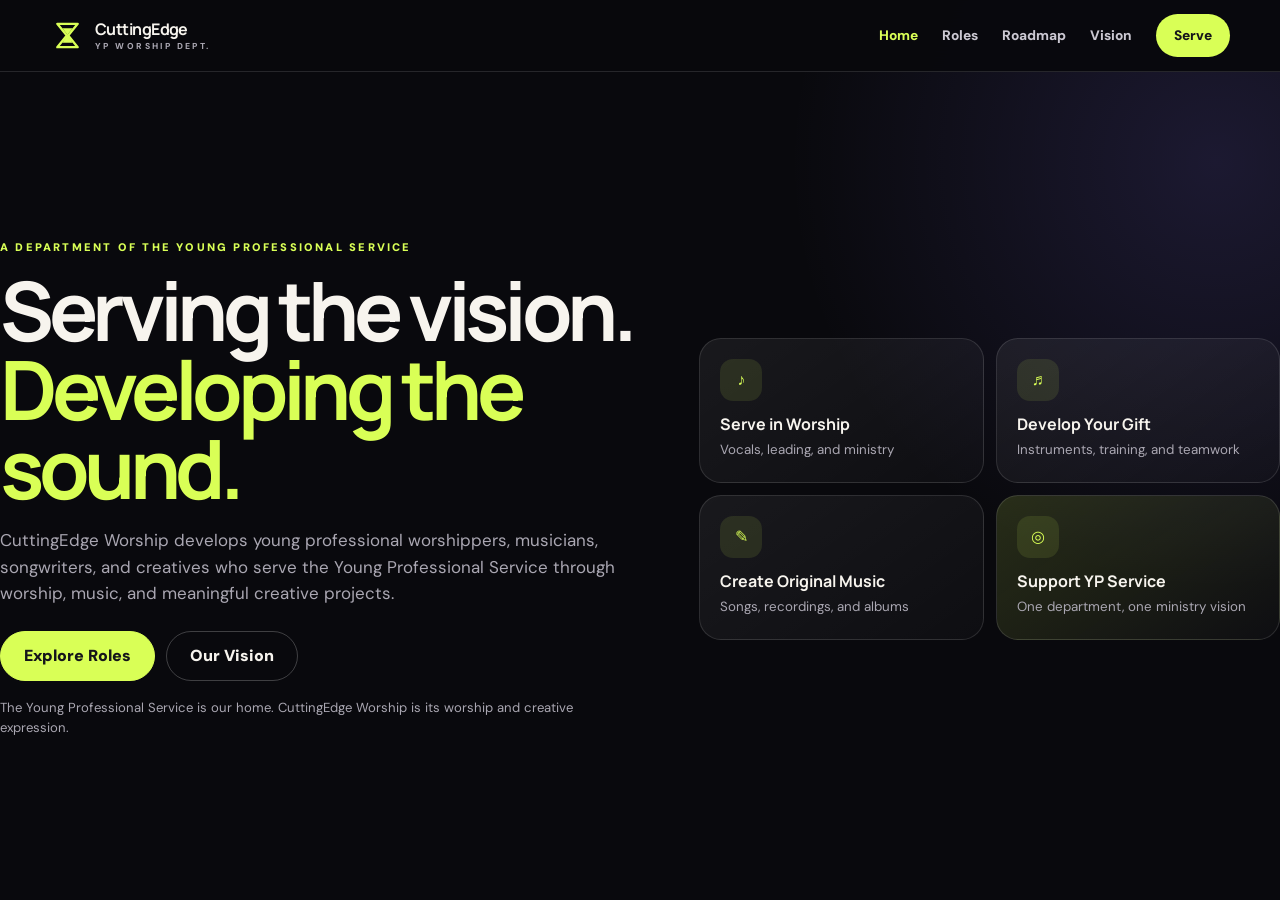
==== index.html @ 75a3f5f1 "Recontextualize home as YP Service worship department" ====
<!DOCTYPE html>
<html lang="en">
<head>
  <meta charset="UTF-8" />
  <meta name="viewport" content="width=device-width, initial-scale=1, viewport-fit=cover" />
  <meta name="description" content="CuttingEdge Worship is the worship and creative music department of the Young Professional Service." />
  <meta name="theme-color" content="#09090d" />
  <title>CuttingEdge Worship | YP Worship Department</title>
  <link rel="icon" href="favicon.svg" type="image/svg+xml" />
  <link rel="preconnect" href="https://fonts.googleapis.com" />
  <link rel="preconnect" href="https://fonts.gstatic.com" crossorigin />
  <link href="https://fonts.googleapis.com/css2?family=DM+Sans:wght@400;500;600;700&family=Manrope:wght@600;700;800&display=swap" rel="stylesheet" />
  <link rel="stylesheet" href="styles.css" />
</head>
<body>
  <a class="skip-link" href="#main-content">Skip to content</a>

  <header class="site-header">
    <nav class="top-nav shell" aria-label="Main navigation">
      <a class="brand" href="index.html" aria-label="CuttingEdge Worship home">
        <svg class="brand-mark" viewBox="0 0 48 48" aria-hidden="true"><path d="M10 8h28L25 24l13 16H10l13-16L10 8Z" fill="none" stroke="currentColor" stroke-width="3.2" stroke-linejoin="round"/><path d="M17 14h14L24 23l7 11H17l7-11-7-9Z" fill="currentColor"/></svg>
        <span><strong>CuttingEdge</strong><small>YP WORSHIP DEPT.</small></span>
      </a>
      <div class="desktop-nav">
        <a class="active" href="index.html">Home</a>
        <a href="explore.html">Roles</a>
        <a href="updates.html">Roadmap</a>
        <a href="community.html">Vision</a>
        <a class="nav-cta" href="join.html">Serve</a>
      </div>
    </nav>
  </header>

  <main class="app-main" id="main-content">
    <section class="app-screen">
      <div class="shell screen-grid">
        <div class="screen-copy">
          <p class="eyebrow">A DEPARTMENT OF THE YOUNG PROFESSIONAL SERVICE</p>
          <h1 class="screen-title">Serving the vision.<br><span>Developing the sound.</span></h1>
          <p class="screen-lead">CuttingEdge Worship develops young professional worshippers, musicians, songwriters, and creatives who serve the Young Professional Service through worship, music, and meaningful creative projects.</p>
          <div class="action-row">
            <a class="primary-button" href="explore.html">Explore Roles</a>
            <a class="secondary-button" href="community.html">Our Vision</a>
          </div>
          <p class="micro-copy">The Young Professional Service is our home. CuttingEdge Worship is its worship and creative expression.</p>
        </div>

        <div class="quick-grid" aria-label="CuttingEdge Worship priorities">
          <a class="quick-card" href="explore.html">
            <span class="quick-icon">♪</span>
            <span><strong>Serve in Worship</strong><small>Vocals, leading, and ministry</small></span>
          </a>
          <a class="quick-card" href="explore.html">
            <span class="quick-icon">♬</span>
            <span><strong>Develop Your Gift</strong><small>Instruments, training, and teamwork</small></span>
          </a>
          <a class="quick-card" href="updates.html">
            <span class="quick-icon">✎</span>
            <span><strong>Create Original Music</strong><small>Songs, recordings, and albums</small></span>
          </a>
          <a class="quick-card accent" href="community.html">
            <span class="quick-icon">◎</span>
            <span><strong>Support YP Service</strong><small>One department, one ministry vision</small></span>
          </a>
        </div>
      </div>
    </section>
  </main>

  <nav class="mobile-bottom-nav" aria-label="Mobile navigation">
    <a class="active" href="index.html"><span class="nav-icon">⌂</span><small>Home</small></a>
    <a href="explore.html"><span class="nav-icon">✦</span><small>Roles</small></a>
    <a href="updates.html"><span class="nav-icon">◷</span><small>Roadmap</small></a>
    <a href="community.html"><span class="nav-icon">◎</span><small>Vision</small></a>
    <a href="join.html"><span class="nav-icon">＋</span><small>Serve</small></a>
  </nav>

  <script src="script.js"></script>
</body>
</html>
---- styles.css ----
:root {
  --bg: #09090d;
  --panel: #171720;
  --panel-soft: #20202b;
  --text: #f7f4ee;
  --muted: #aaa7b2;
  --line: rgba(255,255,255,.12);
  --accent: #d9ff56;
  --purple: #8875ff;
  --ink: #15151a;
  --max: 1180px;
  --header-h: 72px;
  --bottom-h: 76px;
}

* { box-sizing: border-box; }
html, body { margin: 0; min-height: 100%; }
html { background: var(--bg); }
body {
  color: var(--text);
  background:
    radial-gradient(circle at 95% 18%, rgba(136,117,255,.15), transparent 30%),
    var(--bg);
  font-family: "DM Sans", sans-serif;
  line-height: 1.55;
  overflow-x: hidden;
}
a { color: inherit; text-decoration: none; }
button, input, select, textarea { font: inherit; }
button { cursor: pointer; }
svg { display: block; }
h1, h2, h3, p, blockquote { margin-top: 0; }
h1, h2, h3, .brand strong { font-family: "Manrope", sans-serif; }
p { color: var(--muted); }
.shell { width: min(calc(100% - 40px), var(--max)); margin-inline: auto; }

.skip-link {
  position: fixed; top: 8px; left: 8px; z-index: 9999;
  padding: 8px 12px; color: var(--ink); background: var(--accent);
  border-radius: 8px; transform: translateY(-140%);
}
.skip-link:focus { transform: none; }

.site-header {
  position: fixed; inset: 0 0 auto; z-index: 1000;
  height: var(--header-h); background: rgba(9,9,13,.96);
  border-bottom: 1px solid var(--line); backdrop-filter: blur(18px);
}
.top-nav { display: flex; height: 100%; align-items: center; justify-content: space-between; }
.brand { display: inline-flex; align-items: center; gap: 10px; }
.brand-mark { width: 35px; color: var(--accent); }
.brand span { display: flex; flex-direction: column; line-height: 1; }
.brand strong { font-size: 1rem; letter-spacing: -.035em; }
.brand small { margin-top: 5px; color: var(--muted); font-size: .54rem; font-weight: 800; letter-spacing: .28em; }
.desktop-nav { display: flex; align-items: center; gap: 24px; font-size: .86rem; font-weight: 800; }
.desktop-nav a { color: #cbc8d2; }
.desktop-nav a.active, .desktop-nav a:hover { color: var(--accent); }
.desktop-nav .nav-cta { padding: 11px 18px; color: var(--ink); background: var(--accent); border-radius: 999px; }

.app-main {
  min-height: 100vh;
  padding-top: var(--header-h);
}
.app-screen {
  display: flex;
  min-height: calc(100vh - var(--header-h));
  padding: 42px 0 36px;
  align-items: center;
}
.screen-grid {
  display: grid; width: 100%; grid-template-columns: minmax(0,1fr) minmax(320px,.9fr);
  align-items: center; gap: 54px;
}
.screen-copy { max-width: 720px; }
.eyebrow {
  margin-bottom: 15px; color: var(--accent); font-size: .69rem;
  font-weight: 900; letter-spacing: .2em;
}
.screen-title {
  margin-bottom: 20px; font-size: clamp(3.1rem,6.4vw,6.1rem);
  line-height: .96; letter-spacing: -.065em;
}
.screen-title span { color: var(--accent); }
.screen-lead { max-width: 650px; margin-bottom: 25px; font-size: 1.06rem; }
.action-row { display: flex; gap: 11px; flex-wrap: wrap; }
.primary-button, .secondary-button {
  display: inline-flex; min-height: 50px; padding: 0 23px;
  align-items: center; justify-content: center; border-radius: 999px; font-weight: 900;
}
.primary-button { color: var(--ink); background: var(--accent); border: 1px solid var(--accent); }
.secondary-button { color: var(--text); background: transparent; border: 1px solid rgba(255,255,255,.22); }
.micro-copy { margin: 17px 0 0; font-size: .82rem; }

.quick-grid { display: grid; grid-template-columns: repeat(2,1fr); gap: 12px; }
.quick-card {
  display: flex; min-height: 145px; padding: 20px; flex-direction: column; justify-content: space-between;
  background: linear-gradient(145deg, rgba(255,255,255,.065), rgba(255,255,255,.025));
  border: 1px solid var(--line); border-radius: 22px;
}
.quick-card.accent { background: linear-gradient(145deg, rgba(217,255,86,.15), rgba(255,255,255,.025)); }
.quick-icon { display: grid; width: 42px; height: 42px; place-items: center; color: var(--accent); background: rgba(217,255,86,.1); border-radius: 13px; }
.quick-card strong { display: block; font-family: "Manrope",sans-serif; }
.quick-card small { color: var(--muted); }

.screen-header { margin-bottom: 24px; }
.screen-header h1 { margin-bottom: 10px; font-size: clamp(2.7rem,5.5vw,4.8rem); line-height: .98; letter-spacing: -.06em; }
.screen-header h1 span { color: var(--accent); }
.screen-header p { max-width: 650px; margin-bottom: 0; }

.horizontal-rail {
  display: grid; grid-auto-flow: column; grid-auto-columns: minmax(275px, 32vw);
  gap: 14px; padding-bottom: 6px; overflow-x: auto; scroll-snap-type: x mandatory;
  scrollbar-width: none;
}
.horizontal-rail::-webkit-scrollbar { display: none; }
.rail-card {
  position: relative; display: flex; min-height: 330px; padding: 25px;
  flex-direction: column; justify-content: space-between;
  background: var(--panel); border: 1px solid var(--line); border-radius: 25px;
  scroll-snap-align: start; overflow: hidden;
}
.rail-card::before {
  position: absolute; top: -60px; right: -60px; width: 170px; height: 170px;
  content: ""; background: var(--purple); border-radius: 50%; filter: blur(62px); opacity: .2;
}
.rail-card.accent::before { background: var(--accent); }
.card-top { display: flex; align-items: center; justify-content: space-between; }
.card-symbol { display: grid; width: 50px; height: 50px; place-items: center; color: var(--accent); background: rgba(217,255,86,.1); border-radius: 15px; font-size: 1.3rem; }
.card-index { color: #6c6974; font-size: .7rem; font-weight: 900; }
.rail-card h2 { margin-bottom: 10px; font-size: 1.55rem; line-height: 1.1; }
.rail-card p { margin-bottom: 0; font-size: .9rem; }
.card-link { color: var(--accent); font-size: .8rem; font-weight: 900; }
.swipe-note { display: none; margin: 0 0 10px; color: var(--muted); font-size: .72rem; }

.update-layout { display: grid; grid-template-columns: 1.15fr .85fr; gap: 16px; }
.feature-card {
  display: grid; min-height: 390px; padding: 18px; grid-template-columns: .78fr 1.22fr;
  gap: 24px; background: var(--panel); border: 1px solid var(--line); border-radius: 27px;
}
.feature-art {
  display: flex; padding: 25px; flex-direction: column; justify-content: space-between;
  color: var(--ink); background: linear-gradient(150deg, var(--accent), #a8bd2b); border-radius: 20px;
}
.feature-art small { font-weight: 900; letter-spacing: .18em; }
.feature-art strong { font-family: "Manrope",sans-serif; font-size: 2.5rem; line-height: .94; letter-spacing: -.06em; }
.feature-copy { align-self: center; }
.feature-copy h2 { margin-bottom: 10px; font-size: 2rem; line-height: 1.04; }
.feature-copy p { margin-bottom: 18px; }
.status-pill { display: inline-block; margin-bottom: 12px; padding: 6px 10px; background: rgba(255,255,255,.07); border-radius: 999px; color: #ddd9e2; font-size: .68rem; font-weight: 800; }
.mini-stack { display: grid; gap: 12px; }
.mini-card { padding: 21px; background: var(--panel); border: 1px solid var(--line); border-radius: 21px; }
.mini-card span { color: var(--accent); font-size: .67rem; font-weight: 900; letter-spacing: .15em; }
.mini-card h3 { margin: 12px 0 5px; font-size: 1.05rem; }
.mini-card p { margin: 0; font-size: .82rem; }

.community-card { color: var(--ink); background: #f0eee7; }
.community-card p { color: #66636b; }
.community-card.dark { color: var(--text); background: var(--panel); }
.community-card.dark p { color: var(--muted); }
.community-label { color: #5e6a20; font-size: .67rem; font-weight: 900; letter-spacing: .15em; }
.community-card.dark .community-label { color: var(--accent); }
.quote { font-family: "Manrope",sans-serif; font-size: 1.35rem; line-height: 1.35; letter-spacing: -.03em; }

.join-layout { display: grid; width: 100%; grid-template-columns: .8fr 1.2fr; gap: 24px; align-items: center; }
.join-note { padding: 27px; background: linear-gradient(145deg, rgba(217,255,86,.12), rgba(136,117,255,.12)), var(--panel); border: 1px solid var(--line); border-radius: 25px; }
.join-note h2 { margin-bottom: 12px; font-size: 2rem; }
.join-steps { margin: 22px 0 0; padding: 0; list-style: none; }
.join-steps li { display: grid; padding: 13px 0; grid-template-columns: 35px 1fr; border-top: 1px solid var(--line); }
.join-steps span { color: var(--accent); font-size: .68rem; font-weight: 900; }
.join-steps strong { font-size: .9rem; }
.compact-form { padding: 25px; background: var(--panel); border: 1px solid var(--line); border-radius: 25px; }
.form-row { margin-bottom: 13px; }
.form-row label { display: block; margin-bottom: 6px; font-size: .78rem; font-weight: 800; }
.form-row input, .form-row select, .form-row textarea {
  width: 100%; padding: 12px 13px; color: var(--text); background: rgba(0,0,0,.22);
  border: 1px solid rgba(255,255,255,.14); border-radius: 12px; outline: none;
}
.form-row textarea { min-height: 85px; resize: none; }
.form-row input:focus, .form-row select:focus, .form-row textarea:focus { border-color: var(--accent); }
.form-row select option { color: var(--ink); }
.form-footnote { margin: 10px 0 0; text-align: center; font-size: .68rem; }

.message-sheet {
  position: fixed; right: 20px; bottom: 24px; left: 20px; z-index: 3000;
  max-width: 560px; margin-inline: auto; padding: 22px; background: #171720;
  border: 1px solid rgba(217,255,86,.3); border-radius: 24px; box-shadow: 0 24px 70px rgba(0,0,0,.55);
}
.message-sheet[hidden] { display: none; }
.sheet-head { display: flex; margin-bottom: 12px; justify-content: space-between; gap: 12px; }
.sheet-head strong { font-family: "Manrope",sans-serif; }
.sheet-close { color: var(--muted); background: transparent; border: 0; font-size: 1.2rem; }
.message-sheet textarea { width: 100%; min-height: 150px; padding: 12px; color: var(--text); background: #0f0f15; border: 1px solid var(--line); border-radius: 12px; resize: none; }

.mobile-bottom-nav { display: none; }

@media (max-width: 1024px) {
  html, body { height: 100%; overflow: hidden; }
  body { padding-bottom: 0; }
  .desktop-nav { display: none; }
  .app-main {
    height: 100svh; min-height: 0; padding-top: var(--header-h);
    padding-bottom: calc(var(--bottom-h) + env(safe-area-inset-bottom)); overflow: hidden;
  }
  .app-screen {
    height: calc(100svh - var(--header-h) - var(--bottom-h) - env(safe-area-inset-bottom));
    min-height: 0; padding: 24px 0 18px; align-items: stretch; overflow: hidden;
  }
  .app-screen > .shell { display: flex; min-height: 0; flex-direction: column; }
  .screen-grid { display: flex; min-height: 0; flex: 1; flex-direction: column; gap: 18px; }
  .screen-copy { max-width: none; }
  .eyebrow { margin-bottom: 11px; }
  .screen-title { margin-bottom: 15px; font-size: clamp(2.85rem,13vw,4.5rem); }
  .screen-lead { margin-bottom: 18px; font-size: .96rem; }
  .action-row { display: grid; grid-template-columns: 1fr 1fr; }
  .primary-button, .secondary-button { min-height: 48px; padding: 0 13px; }
  .micro-copy { display: none; }
  .quick-grid { margin-top: auto; gap: 9px; }
  .quick-card { min-height: 92px; padding: 13px; }
  .quick-icon { width: 34px; height: 34px; border-radius: 10px; }
  .quick-card small { font-size: .68rem; }

  .screen-header { margin-bottom: 16px; flex: 0 0 auto; }
  .screen-header h1 { margin-bottom: 7px; font-size: clamp(2.35rem,10vw,3.45rem); }
  .screen-header p { font-size: .88rem; }
  .swipe-note { display: block; }
  .horizontal-rail {
    min-height: 0; flex: 1; grid-auto-columns: 82%; gap: 11px; padding-right: 14px;
  }
  .rail-card { min-height: 0; height: 100%; padding: 20px; border-radius: 22px; }
  .rail-card h2 { font-size: 1.4rem; }
  .rail-card p { font-size: .83rem; }

  .update-layout { display: flex; min-height: 0; flex: 1; flex-direction: column; gap: 10px; overflow: hidden; }
  .feature-card { min-height: 0; flex: 1.2; padding: 12px; grid-template-columns: .75fr 1.25fr; gap: 14px; border-radius: 22px; }
  .feature-art { padding: 17px; border-radius: 16px; }
  .feature-art strong { font-size: 1.55rem; }
  .feature-copy h2 { font-size: 1.35rem; }
  .feature-copy p { margin-bottom: 10px; font-size: .78rem; }
  .mini-stack { min-height: 0; flex: .8; grid-template-columns: repeat(3,1fr); gap: 8px; }
  .mini-card { min-height: 0; padding: 13px; overflow: hidden; }
  .mini-card h3 { margin: 7px 0 3px; font-size: .86rem; }
  .mini-card p { font-size: .68rem; }

  .join-layout { display: flex; min-height: 0; flex: 1; flex-direction: column; gap: 10px; }
  .join-note { display: none; }
  .compact-form { display: flex; min-height: 0; flex: 1; padding: 18px; flex-direction: column; justify-content: center; }
  .form-row { margin-bottom: 10px; }
  .form-row input, .form-row select, .form-row textarea { padding: 11px 12px; }
  .form-row textarea { min-height: 76px; }

  .mobile-bottom-nav {
    position: fixed; right: 0; bottom: 0; left: 0; z-index: 2000;
    display: grid; height: calc(var(--bottom-h) + env(safe-area-inset-bottom));
    padding: 7px 7px env(safe-area-inset-bottom); grid-template-columns: repeat(5,minmax(0,1fr));
    background: #09090d; border-top: 1px solid var(--line); box-shadow: 0 -12px 28px rgba(0,0,0,.48);
  }
  .mobile-bottom-nav a { display: flex; min-width: 0; align-items: center; justify-content: center; flex-direction: column; gap: 3px; color: #777480; }
  .nav-icon { display: grid; width: 32px; height: 32px; place-items: center; border-radius: 50%; font-size: 1.05rem; }
  .mobile-bottom-nav small { font-size: .59rem; font-weight: 800; }
  .mobile-bottom-nav a.active { color: var(--accent); }
  .mobile-bottom-nav a.active .nav-icon { color: var(--ink); background: var(--accent); }

  .message-sheet { bottom: calc(var(--bottom-h) + 12px + env(safe-area-inset-bottom)); }
}

@media (max-width: 430px) {
  .shell { width: calc(100% - 28px); }
  .screen-title { font-size: clamp(2.65rem,12.8vw,3.45rem); }
  .quick-card { min-height: 88px; }
  .horizontal-rail { grid-auto-columns: 86%; }
  .feature-card { grid-template-columns: .72fr 1.28fr; }
  .feature-art strong { font-size: 1.35rem; }
  .feature-copy h2 { font-size: 1.18rem; }
}

@media (max-height: 700px) and (max-width: 1024px) {
  .app-screen { padding-top: 16px; }
  .screen-title { font-size: 2.7rem; }
  .screen-lead { font-size: .86rem; }
  .quick-card { min-height: 76px; }
  .quick-card small { display: none; }
  .screen-header h1 { font-size: 2.2rem; }
  .rail-card { padding: 16px; }
  .card-symbol { width: 42px; height: 42px; }
}
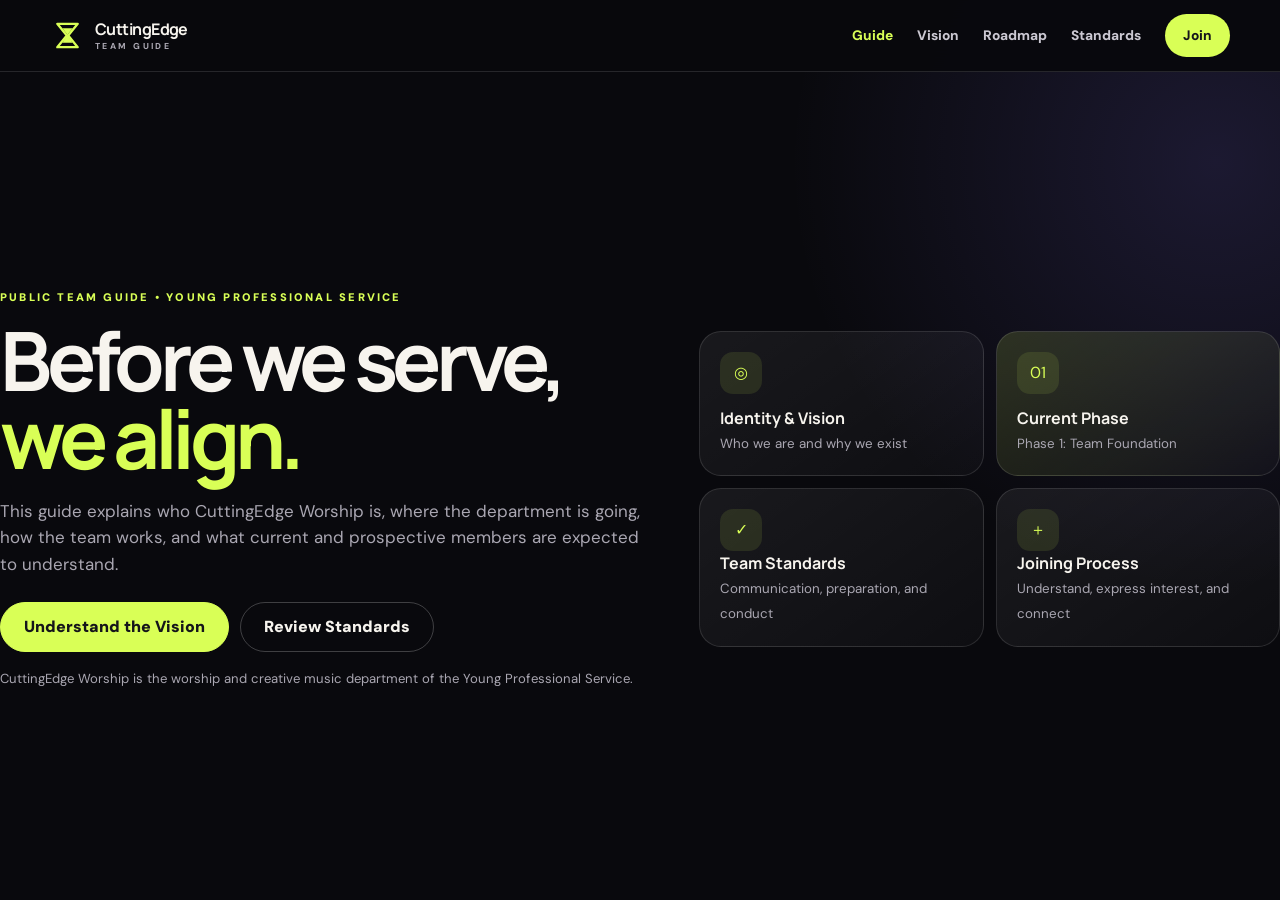
==== commit 3c008e11: "Turn home into public CuttingEdge team guide" ====
--- a/index.html
+++ b/index.html
@@ -3,9 +3,9 @@
 <head>
   <meta charset="UTF-8" />
   <meta name="viewport" content="width=device-width, initial-scale=1, viewport-fit=cover" />
-  <meta name="description" content="CuttingEdge Worship is the worship and creative music department of the Young Professional Service." />
+  <meta name="description" content="The public team guide for CuttingEdge Worship, the worship and creative music department of the Young Professional Service." />
   <meta name="theme-color" content="#09090d" />
-  <title>CuttingEdge Worship | YP Worship Department</title>
+  <title>Team Guide | CuttingEdge Worship</title>
   <link rel="icon" href="favicon.svg" type="image/svg+xml" />
   <link rel="preconnect" href="https://fonts.googleapis.com" />
   <link rel="preconnect" href="https://fonts.gstatic.com" crossorigin />
@@ -17,16 +17,16 @@
 
   <header class="site-header">
     <nav class="top-nav shell" aria-label="Main navigation">
-      <a class="brand" href="index.html" aria-label="CuttingEdge Worship home">
+      <a class="brand" href="index.html" aria-label="CuttingEdge Worship guide home">
         <svg class="brand-mark" viewBox="0 0 48 48" aria-hidden="true"><path d="M10 8h28L25 24l13 16H10l13-16L10 8Z" fill="none" stroke="currentColor" stroke-width="3.2" stroke-linejoin="round"/><path d="M17 14h14L24 23l7 11H17l7-11-7-9Z" fill="currentColor"/></svg>
-        <span><strong>CuttingEdge</strong><small>YP WORSHIP DEPT.</small></span>
+        <span><strong>CuttingEdge</strong><small>TEAM GUIDE</small></span>
       </a>
       <div class="desktop-nav">
-        <a class="active" href="index.html">Home</a>
-        <a href="explore.html">Roles</a>
+        <a class="active" href="index.html">Guide</a>
+        <a href="community.html">Vision</a>
         <a href="updates.html">Roadmap</a>
-        <a href="community.html">Vision</a>
-        <a class="nav-cta" href="join.html">Serve</a>
+        <a href="explore.html">Standards</a>
+        <a class="nav-cta" href="join.html">Join</a>
       </div>
     </nav>
   </header>
@@ -35,32 +35,32 @@
     <section class="app-screen">
       <div class="shell screen-grid">
         <div class="screen-copy">
-          <p class="eyebrow">A DEPARTMENT OF THE YOUNG PROFESSIONAL SERVICE</p>
-          <h1 class="screen-title">Serving the vision.<br><span>Developing the sound.</span></h1>
-          <p class="screen-lead">CuttingEdge Worship develops young professional worshippers, musicians, songwriters, and creatives who serve the Young Professional Service through worship, music, and meaningful creative projects.</p>
+          <p class="eyebrow">PUBLIC TEAM GUIDE • YOUNG PROFESSIONAL SERVICE</p>
+          <h1 class="screen-title">Before we serve,<br><span>we align.</span></h1>
+          <p class="screen-lead">This guide explains who CuttingEdge Worship is, where the department is going, how the team works, and what current and prospective members are expected to understand.</p>
           <div class="action-row">
-            <a class="primary-button" href="explore.html">Explore Roles</a>
-            <a class="secondary-button" href="community.html">Our Vision</a>
+            <a class="primary-button" href="community.html">Understand the Vision</a>
+            <a class="secondary-button" href="explore.html">Review Standards</a>
           </div>
-          <p class="micro-copy">The Young Professional Service is our home. CuttingEdge Worship is its worship and creative expression.</p>
+          <p class="micro-copy">CuttingEdge Worship is the worship and creative music department of the Young Professional Service.</p>
         </div>
 
-        <div class="quick-grid" aria-label="CuttingEdge Worship priorities">
-          <a class="quick-card" href="explore.html">
-            <span class="quick-icon">♪</span>
-            <span><strong>Serve in Worship</strong><small>Vocals, leading, and ministry</small></span>
+        <div class="quick-grid" aria-label="Team guide sections">
+          <a class="quick-card" href="community.html">
+            <span class="quick-icon">◎</span>
+            <span><strong>Identity & Vision</strong><small>Who we are and why we exist</small></span>
+          </a>
+          <a class="quick-card accent" href="updates.html">
+            <span class="quick-icon">01</span>
+            <span><strong>Current Phase</strong><small>Phase 1: Team Foundation</small></span>
           </a>
           <a class="quick-card" href="explore.html">
-            <span class="quick-icon">♬</span>
-            <span><strong>Develop Your Gift</strong><small>Instruments, training, and teamwork</small></span>
+            <span class="quick-icon">✓</span>
+            <span><strong>Team Standards</strong><small>Communication, preparation, and conduct</small></span>
           </a>
-          <a class="quick-card" href="updates.html">
-            <span class="quick-icon">✎</span>
-            <span><strong>Create Original Music</strong><small>Songs, recordings, and albums</small></span>
-          </a>
-          <a class="quick-card accent" href="community.html">
-            <span class="quick-icon">◎</span>
-            <span><strong>Support YP Service</strong><small>One department, one ministry vision</small></span>
+          <a class="quick-card" href="join.html">
+            <span class="quick-icon">＋</span>
+            <span><strong>Joining Process</strong><small>Understand, express interest, and connect</small></span>
           </a>
         </div>
       </div>
@@ -68,11 +68,11 @@
   </main>
 
   <nav class="mobile-bottom-nav" aria-label="Mobile navigation">
-    <a class="active" href="index.html"><span class="nav-icon">⌂</span><small>Home</small></a>
-    <a href="explore.html"><span class="nav-icon">✦</span><small>Roles</small></a>
+    <a class="active" href="index.html"><span class="nav-icon">⌂</span><small>Guide</small></a>
+    <a href="community.html"><span class="nav-icon">◎</span><small>Vision</small></a>
     <a href="updates.html"><span class="nav-icon">◷</span><small>Roadmap</small></a>
-    <a href="community.html"><span class="nav-icon">◎</span><small>Vision</small></a>
-    <a href="join.html"><span class="nav-icon">＋</span><small>Serve</small></a>
+    <a href="explore.html"><span class="nav-icon">✓</span><small>Standards</small></a>
+    <a href="join.html"><span class="nav-icon">＋</span><small>Join</small></a>
   </nav>
 
   <script src="script.js"></script>
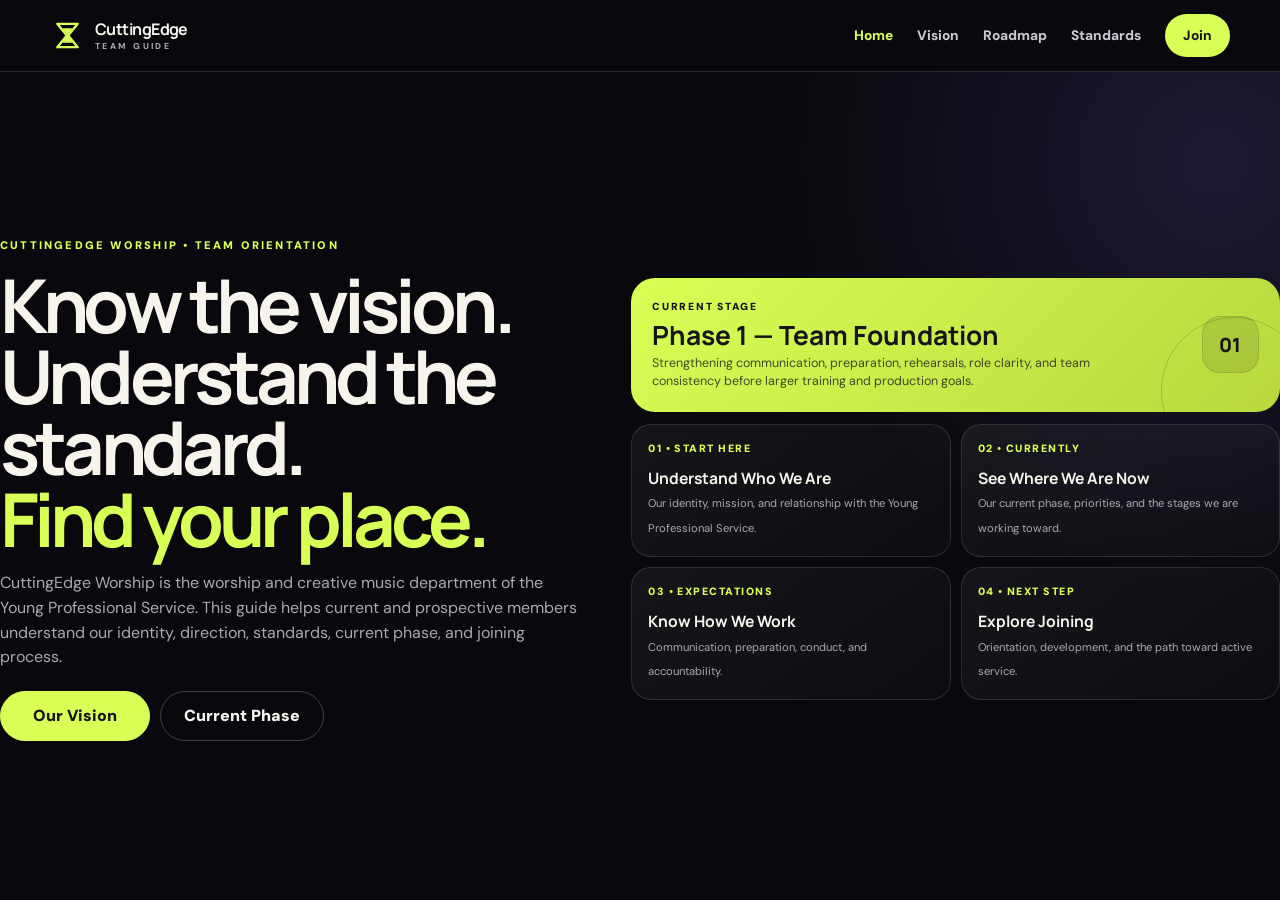
==== commit 7da3d01d: "Refine home into an orientation dashboard" ====
--- a/index.html
+++ b/index.html
@@ -5,24 +5,29 @@
   <meta name="viewport" content="width=device-width, initial-scale=1, viewport-fit=cover" />
   <meta name="description" content="The public team guide for CuttingEdge Worship, the worship and creative music department of the Young Professional Service." />
   <meta name="theme-color" content="#09090d" />
-  <title>Team Guide | CuttingEdge Worship</title>
+  <title>Home | CuttingEdge Worship Team Guide</title>
   <link rel="icon" href="favicon.svg" type="image/svg+xml" />
   <link rel="preconnect" href="https://fonts.googleapis.com" />
   <link rel="preconnect" href="https://fonts.gstatic.com" crossorigin />
   <link href="https://fonts.googleapis.com/css2?family=DM+Sans:wght@400;500;600;700&family=Manrope:wght@600;700;800&display=swap" rel="stylesheet" />
-  <link rel="stylesheet" href="styles.css" />
+  <link rel="stylesheet" href="styles.css?v=team-guide-v3" />
+  <style>
+    .home-guide-layout{display:grid;width:100%;grid-template-columns:minmax(0,.95fr) minmax(360px,1.05fr);align-items:center;gap:44px}.home-guide-copy{max-width:690px}.home-guide-title{margin-bottom:17px;font-size:clamp(3rem,5.8vw,5.45rem);line-height:.96;letter-spacing:-.065em}.home-guide-title span{color:var(--accent)}.home-guide-intro{max-width:635px;margin-bottom:21px;font-size:1rem}.home-guide-actions{display:flex;gap:10px;flex-wrap:wrap}.home-guide-actions a{min-width:150px}.home-dashboard{display:flex;min-width:0;flex-direction:column;gap:12px}.stage-banner{position:relative;display:grid;min-height:132px;padding:21px;grid-template-columns:1fr auto;align-items:center;gap:18px;color:var(--ink);background:linear-gradient(135deg,var(--accent),#b8d83d);border-radius:24px;overflow:hidden}.stage-banner:after{position:absolute;right:-28px;bottom:-52px;width:145px;height:145px;content:"";border:1px solid rgba(21,21,26,.17);border-radius:50%}.stage-copy,.stage-number{position:relative;z-index:1}.stage-label{display:block;margin-bottom:7px;font-size:.64rem;font-weight:900;letter-spacing:.17em}.stage-banner h2{margin-bottom:5px;font-size:1.65rem;line-height:1.05}.stage-banner p{max-width:470px;margin:0;color:rgba(21,21,26,.76);font-size:.78rem;line-height:1.45}.stage-number{display:grid;width:57px;height:57px;place-items:center;background:rgba(21,21,26,.1);border:1px solid rgba(21,21,26,.12);border-radius:18px;font-family:"Manrope",sans-serif;font-size:1.22rem;font-weight:900}.orientation-grid{display:grid;grid-template-columns:repeat(2,minmax(0,1fr));gap:10px}.orientation-card{display:flex;min-height:127px;padding:16px;flex-direction:column;justify-content:space-between;background:linear-gradient(145deg,rgba(255,255,255,.055),rgba(255,255,255,.02));border:1px solid var(--line);border-radius:20px}.orientation-number{color:var(--accent);font-size:.66rem;font-weight:900;letter-spacing:.14em}.orientation-card strong{display:block;margin:12px 0 3px;font-family:"Manrope",sans-serif;font-size:.98rem;line-height:1.17}.orientation-card small{color:var(--muted);font-size:.7rem;line-height:1.4}
+    @media(max-width:1024px){.home-guide-screen{padding-top:18px;padding-bottom:14px}.home-guide-layout{display:flex;min-height:0;flex:1;flex-direction:column;align-items:stretch;gap:12px}.home-guide-copy{max-width:none;flex:0 0 auto}.home-guide-copy .eyebrow{margin-bottom:8px}.home-guide-title{margin-bottom:10px;font-size:clamp(2.25rem,10.6vw,3.25rem);line-height:.95}.home-guide-intro{margin-bottom:12px;font-size:.84rem;line-height:1.48}.home-guide-actions{display:grid;grid-template-columns:repeat(2,minmax(0,1fr))}.home-guide-actions a{min-width:0;min-height:44px;padding-inline:11px;font-size:.82rem}.home-dashboard{min-height:0;flex:1;gap:9px}.stage-banner{min-height:86px;padding:13px 14px;border-radius:19px}.stage-label{margin-bottom:3px;font-size:.55rem}.stage-banner h2{margin-bottom:3px;font-size:1.08rem}.stage-banner p{font-size:.64rem;line-height:1.35}.stage-number{width:42px;height:42px;border-radius:13px;font-size:.88rem}.orientation-grid{min-height:0;flex:1;gap:8px}.orientation-card{min-height:0;padding:12px;border-radius:17px}.orientation-number{font-size:.56rem}.orientation-card strong{margin:8px 0 2px;font-size:.82rem}.orientation-card small{font-size:.61rem;line-height:1.32}}
+    @media(max-height:720px) and (max-width:1024px){.home-guide-title{font-size:2.25rem}.home-guide-intro{display:none}.stage-banner{min-height:76px}.orientation-card small{display:none}}
+  </style>
 </head>
 <body>
   <a class="skip-link" href="#main-content">Skip to content</a>
 
   <header class="site-header">
     <nav class="top-nav shell" aria-label="Main navigation">
-      <a class="brand" href="index.html" aria-label="CuttingEdge Worship guide home">
+      <a class="brand" href="index.html" aria-label="CuttingEdge Worship home">
         <svg class="brand-mark" viewBox="0 0 48 48" aria-hidden="true"><path d="M10 8h28L25 24l13 16H10l13-16L10 8Z" fill="none" stroke="currentColor" stroke-width="3.2" stroke-linejoin="round"/><path d="M17 14h14L24 23l7 11H17l7-11-7-9Z" fill="currentColor"/></svg>
         <span><strong>CuttingEdge</strong><small>TEAM GUIDE</small></span>
       </a>
       <div class="desktop-nav">
-        <a class="active" href="index.html">Guide</a>
+        <a class="active" href="index.html">Home</a>
         <a href="community.html">Vision</a>
         <a href="updates.html">Roadmap</a>
         <a href="explore.html">Standards</a>
@@ -32,49 +37,47 @@
   </header>
 
   <main class="app-main" id="main-content">
-    <section class="app-screen">
-      <div class="shell screen-grid">
-        <div class="screen-copy">
-          <p class="eyebrow">PUBLIC TEAM GUIDE • YOUNG PROFESSIONAL SERVICE</p>
-          <h1 class="screen-title">Before we serve,<br><span>we align.</span></h1>
-          <p class="screen-lead">This guide explains who CuttingEdge Worship is, where the department is going, how the team works, and what current and prospective members are expected to understand.</p>
-          <div class="action-row">
-            <a class="primary-button" href="community.html">Understand the Vision</a>
-            <a class="secondary-button" href="explore.html">Review Standards</a>
+    <section class="app-screen home-guide-screen">
+      <div class="shell home-guide-layout">
+        <div class="home-guide-copy">
+          <p class="eyebrow">CUTTINGEDGE WORSHIP • TEAM ORIENTATION</p>
+          <h1 class="home-guide-title">Know the vision.<br>Understand the standard.<br><span>Find your place.</span></h1>
+          <p class="home-guide-intro">CuttingEdge Worship is the worship and creative music department of the Young Professional Service. This guide helps current and prospective members understand our identity, direction, standards, current phase, and joining process.</p>
+          <div class="home-guide-actions">
+            <a class="primary-button" href="community.html?v=team-guide-v3">Our Vision</a>
+            <a class="secondary-button" href="updates.html?v=team-guide-v3">Current Phase</a>
           </div>
-          <p class="micro-copy">CuttingEdge Worship is the worship and creative music department of the Young Professional Service.</p>
         </div>
 
-        <div class="quick-grid" aria-label="Team guide sections">
-          <a class="quick-card" href="community.html">
-            <span class="quick-icon">◎</span>
-            <span><strong>Identity & Vision</strong><small>Who we are and why we exist</small></span>
+        <div class="home-dashboard">
+          <a class="stage-banner" href="updates.html?v=team-guide-v3" aria-label="View current roadmap phase">
+            <span class="stage-copy">
+              <span class="stage-label">CURRENT STAGE</span>
+              <h2>Phase 1 — Team Foundation</h2>
+              <p>Strengthening communication, preparation, rehearsals, role clarity, and team consistency before larger training and production goals.</p>
+            </span>
+            <span class="stage-number">01</span>
           </a>
-          <a class="quick-card accent" href="updates.html">
-            <span class="quick-icon">01</span>
-            <span><strong>Current Phase</strong><small>Phase 1: Team Foundation</small></span>
-          </a>
-          <a class="quick-card" href="explore.html">
-            <span class="quick-icon">✓</span>
-            <span><strong>Team Standards</strong><small>Communication, preparation, and conduct</small></span>
-          </a>
-          <a class="quick-card" href="join.html">
-            <span class="quick-icon">＋</span>
-            <span><strong>Joining Process</strong><small>Understand, express interest, and connect</small></span>
-          </a>
+
+          <div class="orientation-grid" aria-label="Recommended guide sequence">
+            <a class="orientation-card" href="community.html?v=team-guide-v3"><span class="orientation-number">01 • START HERE</span><span><strong>Understand Who We Are</strong><small>Our identity, mission, and relationship with the Young Professional Service.</small></span></a>
+            <a class="orientation-card" href="updates.html?v=team-guide-v3"><span class="orientation-number">02 • CURRENTLY</span><span><strong>See Where We Are Now</strong><small>Our current phase, priorities, and the stages we are working toward.</small></span></a>
+            <a class="orientation-card" href="explore.html?v=team-guide-v3"><span class="orientation-number">03 • EXPECTATIONS</span><span><strong>Know How We Work</strong><small>Communication, preparation, conduct, and accountability.</small></span></a>
+            <a class="orientation-card" href="join.html?v=team-guide-v3"><span class="orientation-number">04 • NEXT STEP</span><span><strong>Explore Joining</strong><small>Orientation, development, and the path toward active service.</small></span></a>
+          </div>
         </div>
       </div>
     </section>
   </main>
 
   <nav class="mobile-bottom-nav" aria-label="Mobile navigation">
-    <a class="active" href="index.html"><span class="nav-icon">⌂</span><small>Guide</small></a>
-    <a href="community.html"><span class="nav-icon">◎</span><small>Vision</small></a>
-    <a href="updates.html"><span class="nav-icon">◷</span><small>Roadmap</small></a>
-    <a href="explore.html"><span class="nav-icon">✓</span><small>Standards</small></a>
-    <a href="join.html"><span class="nav-icon">＋</span><small>Join</small></a>
+    <a class="active" href="index.html?v=team-guide-v3"><span class="nav-icon">⌂</span><small>Home</small></a>
+    <a href="community.html?v=team-guide-v3"><span class="nav-icon">◎</span><small>Vision</small></a>
+    <a href="updates.html?v=team-guide-v3"><span class="nav-icon">◷</span><small>Roadmap</small></a>
+    <a href="explore.html?v=team-guide-v3"><span class="nav-icon">✓</span><small>Standards</small></a>
+    <a href="join.html?v=team-guide-v3"><span class="nav-icon">＋</span><small>Join</small></a>
   </nav>
 
-  <script src="script.js"></script>
+  <script src="script.js?v=team-guide-v3"></script>
 </body>
 </html>
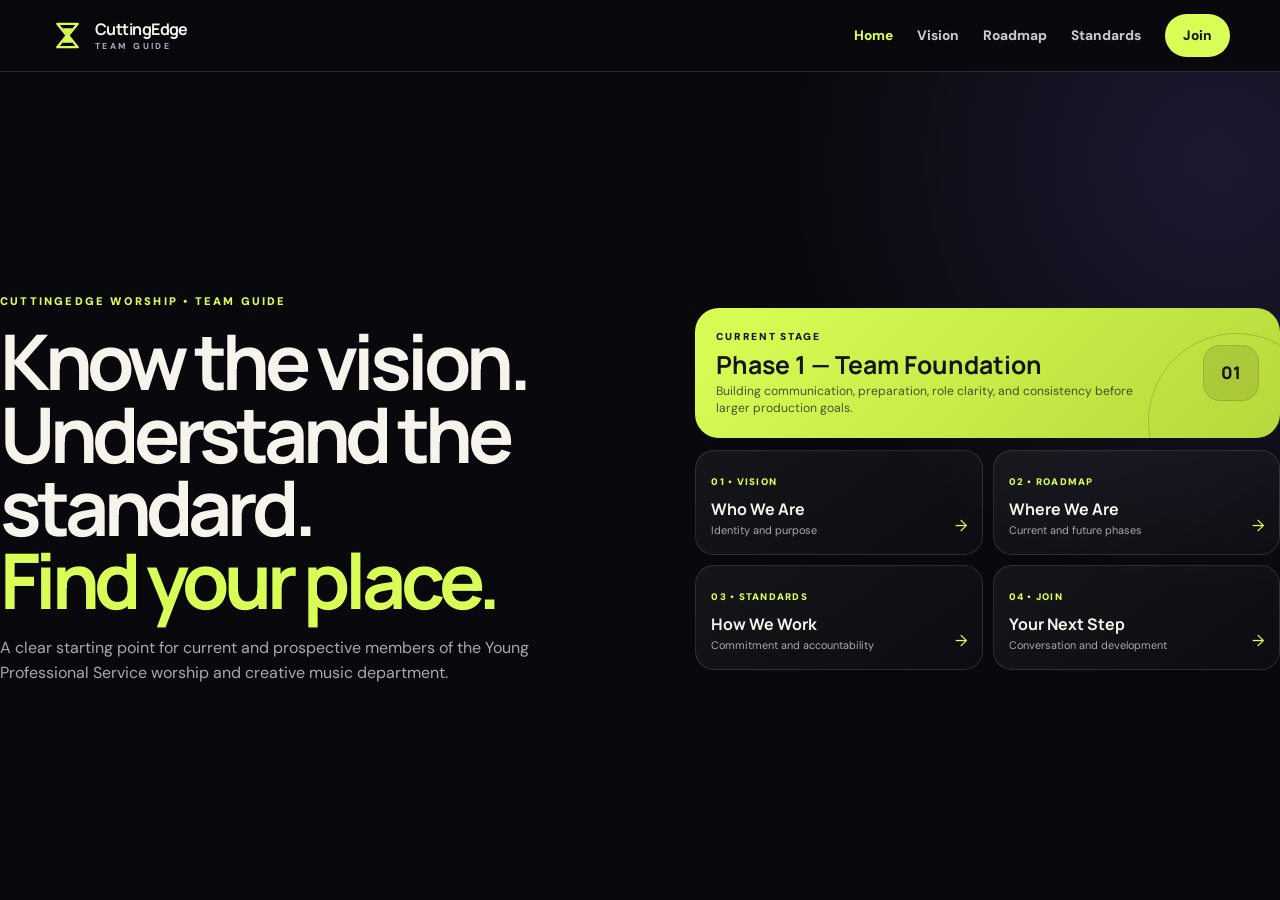
==== commit 01813f6d: "Clean and simplify the Home orientation screen" ====
--- a/index.html
+++ b/index.html
@@ -10,11 +10,11 @@
   <link rel="preconnect" href="https://fonts.googleapis.com" />
   <link rel="preconnect" href="https://fonts.gstatic.com" crossorigin />
   <link href="https://fonts.googleapis.com/css2?family=DM+Sans:wght@400;500;600;700&family=Manrope:wght@600;700;800&display=swap" rel="stylesheet" />
-  <link rel="stylesheet" href="styles.css?v=team-guide-v3" />
+  <link rel="stylesheet" href="styles.css?v=team-guide-v5" />
   <style>
-    .home-guide-layout{display:grid;width:100%;grid-template-columns:minmax(0,.95fr) minmax(360px,1.05fr);align-items:center;gap:44px}.home-guide-copy{max-width:690px}.home-guide-title{margin-bottom:17px;font-size:clamp(3rem,5.8vw,5.45rem);line-height:.96;letter-spacing:-.065em}.home-guide-title span{color:var(--accent)}.home-guide-intro{max-width:635px;margin-bottom:21px;font-size:1rem}.home-guide-actions{display:flex;gap:10px;flex-wrap:wrap}.home-guide-actions a{min-width:150px}.home-dashboard{display:flex;min-width:0;flex-direction:column;gap:12px}.stage-banner{position:relative;display:grid;min-height:132px;padding:21px;grid-template-columns:1fr auto;align-items:center;gap:18px;color:var(--ink);background:linear-gradient(135deg,var(--accent),#b8d83d);border-radius:24px;overflow:hidden}.stage-banner:after{position:absolute;right:-28px;bottom:-52px;width:145px;height:145px;content:"";border:1px solid rgba(21,21,26,.17);border-radius:50%}.stage-copy,.stage-number{position:relative;z-index:1}.stage-label{display:block;margin-bottom:7px;font-size:.64rem;font-weight:900;letter-spacing:.17em}.stage-banner h2{margin-bottom:5px;font-size:1.65rem;line-height:1.05}.stage-banner p{max-width:470px;margin:0;color:rgba(21,21,26,.76);font-size:.78rem;line-height:1.45}.stage-number{display:grid;width:57px;height:57px;place-items:center;background:rgba(21,21,26,.1);border:1px solid rgba(21,21,26,.12);border-radius:18px;font-family:"Manrope",sans-serif;font-size:1.22rem;font-weight:900}.orientation-grid{display:grid;grid-template-columns:repeat(2,minmax(0,1fr));gap:10px}.orientation-card{display:flex;min-height:127px;padding:16px;flex-direction:column;justify-content:space-between;background:linear-gradient(145deg,rgba(255,255,255,.055),rgba(255,255,255,.02));border:1px solid var(--line);border-radius:20px}.orientation-number{color:var(--accent);font-size:.66rem;font-weight:900;letter-spacing:.14em}.orientation-card strong{display:block;margin:12px 0 3px;font-family:"Manrope",sans-serif;font-size:.98rem;line-height:1.17}.orientation-card small{color:var(--muted);font-size:.7rem;line-height:1.4}
-    @media(max-width:1024px){.home-guide-screen{padding-top:18px;padding-bottom:14px}.home-guide-layout{display:flex;min-height:0;flex:1;flex-direction:column;align-items:stretch;gap:12px}.home-guide-copy{max-width:none;flex:0 0 auto}.home-guide-copy .eyebrow{margin-bottom:8px}.home-guide-title{margin-bottom:10px;font-size:clamp(2.25rem,10.6vw,3.25rem);line-height:.95}.home-guide-intro{margin-bottom:12px;font-size:.84rem;line-height:1.48}.home-guide-actions{display:grid;grid-template-columns:repeat(2,minmax(0,1fr))}.home-guide-actions a{min-width:0;min-height:44px;padding-inline:11px;font-size:.82rem}.home-dashboard{min-height:0;flex:1;gap:9px}.stage-banner{min-height:86px;padding:13px 14px;border-radius:19px}.stage-label{margin-bottom:3px;font-size:.55rem}.stage-banner h2{margin-bottom:3px;font-size:1.08rem}.stage-banner p{font-size:.64rem;line-height:1.35}.stage-number{width:42px;height:42px;border-radius:13px;font-size:.88rem}.orientation-grid{min-height:0;flex:1;gap:8px}.orientation-card{min-height:0;padding:12px;border-radius:17px}.orientation-number{font-size:.56rem}.orientation-card strong{margin:8px 0 2px;font-size:.82rem}.orientation-card small{font-size:.61rem;line-height:1.32}}
-    @media(max-height:720px) and (max-width:1024px){.home-guide-title{font-size:2.25rem}.home-guide-intro{display:none}.stage-banner{min-height:76px}.orientation-card small{display:none}}
+    .home-clean-layout{display:grid;width:100%;grid-template-columns:minmax(0,1fr) minmax(350px,.9fr);align-items:center;gap:46px}.home-clean-copy{max-width:700px}.home-clean-title{margin:0 0 18px;font-size:clamp(3.2rem,6vw,5.7rem);line-height:.95;letter-spacing:-.065em}.home-clean-title span{color:var(--accent)}.home-clean-intro{max-width:620px;margin:0;color:var(--muted);font-size:1rem;line-height:1.58}.home-clean-dashboard{display:grid;gap:12px}.current-stage{position:relative;display:grid;min-height:128px;padding:21px;grid-template-columns:1fr auto;align-items:center;gap:16px;color:var(--ink);background:linear-gradient(135deg,var(--accent),#b7d83a);border-radius:24px;overflow:hidden}.current-stage:after{position:absolute;right:-45px;bottom:-72px;width:175px;height:175px;content:"";border:1px solid rgba(21,21,26,.17);border-radius:50%}.current-stage-copy,.current-stage-number{position:relative;z-index:1}.current-stage-label{display:block;margin-bottom:7px;font-size:.63rem;font-weight:900;letter-spacing:.17em}.current-stage h2{margin:0 0 5px;font-size:1.55rem;line-height:1.05}.current-stage p{max-width:430px;margin:0;color:rgba(21,21,26,.72);font-size:.76rem;line-height:1.42}.current-stage-number{display:grid;width:56px;height:56px;place-items:center;background:rgba(21,21,26,.1);border:1px solid rgba(21,21,26,.12);border-radius:17px;font-family:"Manrope",sans-serif;font-size:1.08rem;font-weight:900}.home-route-grid{display:grid;grid-template-columns:repeat(2,minmax(0,1fr));gap:10px}.home-route-card{display:grid;min-height:105px;padding:15px;grid-template-columns:1fr auto;align-items:end;gap:10px;background:linear-gradient(145deg,rgba(255,255,255,.055),rgba(255,255,255,.018));border:1px solid var(--line);border-radius:19px}.home-route-card:hover{border-color:rgba(217,255,86,.35)}.route-number{display:block;margin-bottom:10px;color:var(--accent);font-size:.6rem;font-weight:900;letter-spacing:.13em}.home-route-card strong{display:block;font-family:"Manrope",sans-serif;font-size:1rem;line-height:1.15}.home-route-card small{display:block;margin-top:4px;color:var(--muted);font-size:.68rem}.route-arrow{color:var(--accent);font-size:1rem}
+    @media(max-width:1024px){.home-clean-screen{padding:17px 0 14px}.home-clean-layout{display:flex;min-height:0;flex:1;flex-direction:column;align-items:stretch;gap:12px}.home-clean-copy{max-width:none;flex:0 0 auto}.home-clean-copy .eyebrow{margin-bottom:7px;font-size:.58rem}.home-clean-title{margin-bottom:9px;font-size:clamp(2.15rem,9.7vw,3rem);line-height:.93}.home-clean-intro{font-size:.78rem;line-height:1.43}.home-clean-dashboard{min-height:0;flex:1;grid-template-rows:auto 1fr;gap:9px}.current-stage{min-height:78px;padding:12px 14px;border-radius:18px}.current-stage-label{margin-bottom:2px;font-size:.52rem}.current-stage h2{margin-bottom:2px;font-size:1rem}.current-stage p{font-size:.61rem;line-height:1.3}.current-stage-number{width:40px;height:40px;border-radius:12px;font-size:.82rem}.home-route-grid{min-height:0;gap:8px}.home-route-card{min-height:0;padding:11px;border-radius:16px}.route-number{margin-bottom:6px;font-size:.52rem}.home-route-card strong{font-size:.82rem}.home-route-card small{font-size:.59rem;line-height:1.25}.route-arrow{font-size:.8rem}}
+    @media(max-height:730px) and (max-width:1024px){.home-clean-title{font-size:2.1rem}.home-clean-intro{display:none}.current-stage{min-height:70px}.current-stage p{display:none}.home-route-card small{display:none}}
   </style>
 </head>
 <body>
@@ -22,48 +22,44 @@
 
   <header class="site-header">
     <nav class="top-nav shell" aria-label="Main navigation">
-      <a class="brand" href="index.html" aria-label="CuttingEdge Worship home">
+      <a class="brand" href="index.html?v=team-guide-v5" aria-label="CuttingEdge Worship home">
         <svg class="brand-mark" viewBox="0 0 48 48" aria-hidden="true"><path d="M10 8h28L25 24l13 16H10l13-16L10 8Z" fill="none" stroke="currentColor" stroke-width="3.2" stroke-linejoin="round"/><path d="M17 14h14L24 23l7 11H17l7-11-7-9Z" fill="currentColor"/></svg>
         <span><strong>CuttingEdge</strong><small>TEAM GUIDE</small></span>
       </a>
       <div class="desktop-nav">
-        <a class="active" href="index.html">Home</a>
-        <a href="community.html">Vision</a>
-        <a href="updates.html">Roadmap</a>
-        <a href="explore.html">Standards</a>
-        <a class="nav-cta" href="join.html">Join</a>
+        <a class="active" href="index.html?v=team-guide-v5">Home</a>
+        <a href="community.html?v=team-guide-v5">Vision</a>
+        <a href="updates.html?v=team-guide-v5">Roadmap</a>
+        <a href="explore.html?v=team-guide-v5">Standards</a>
+        <a class="nav-cta" href="join.html?v=team-guide-v5">Join</a>
       </div>
     </nav>
   </header>
 
   <main class="app-main" id="main-content">
-    <section class="app-screen home-guide-screen">
-      <div class="shell home-guide-layout">
-        <div class="home-guide-copy">
-          <p class="eyebrow">CUTTINGEDGE WORSHIP • TEAM ORIENTATION</p>
-          <h1 class="home-guide-title">Know the vision.<br>Understand the standard.<br><span>Find your place.</span></h1>
-          <p class="home-guide-intro">CuttingEdge Worship is the worship and creative music department of the Young Professional Service. This guide helps current and prospective members understand our identity, direction, standards, current phase, and joining process.</p>
-          <div class="home-guide-actions">
-            <a class="primary-button" href="community.html?v=team-guide-v3">Our Vision</a>
-            <a class="secondary-button" href="updates.html?v=team-guide-v3">Current Phase</a>
-          </div>
+    <section class="app-screen home-clean-screen">
+      <div class="shell home-clean-layout">
+        <div class="home-clean-copy">
+          <p class="eyebrow">CUTTINGEDGE WORSHIP • TEAM GUIDE</p>
+          <h1 class="home-clean-title">Know the vision.<br>Understand the standard.<br><span>Find your place.</span></h1>
+          <p class="home-clean-intro">A clear starting point for current and prospective members of the Young Professional Service worship and creative music department.</p>
         </div>
 
-        <div class="home-dashboard">
-          <a class="stage-banner" href="updates.html?v=team-guide-v3" aria-label="View current roadmap phase">
-            <span class="stage-copy">
-              <span class="stage-label">CURRENT STAGE</span>
+        <div class="home-clean-dashboard">
+          <a class="current-stage" href="updates.html?v=team-guide-v5" aria-label="View Phase 1 Team Foundation">
+            <span class="current-stage-copy">
+              <span class="current-stage-label">CURRENT STAGE</span>
               <h2>Phase 1 — Team Foundation</h2>
-              <p>Strengthening communication, preparation, rehearsals, role clarity, and team consistency before larger training and production goals.</p>
+              <p>Building communication, preparation, role clarity, and consistency before larger production goals.</p>
             </span>
-            <span class="stage-number">01</span>
+            <span class="current-stage-number">01</span>
           </a>
 
-          <div class="orientation-grid" aria-label="Recommended guide sequence">
-            <a class="orientation-card" href="community.html?v=team-guide-v3"><span class="orientation-number">01 • START HERE</span><span><strong>Understand Who We Are</strong><small>Our identity, mission, and relationship with the Young Professional Service.</small></span></a>
-            <a class="orientation-card" href="updates.html?v=team-guide-v3"><span class="orientation-number">02 • CURRENTLY</span><span><strong>See Where We Are Now</strong><small>Our current phase, priorities, and the stages we are working toward.</small></span></a>
-            <a class="orientation-card" href="explore.html?v=team-guide-v3"><span class="orientation-number">03 • EXPECTATIONS</span><span><strong>Know How We Work</strong><small>Communication, preparation, conduct, and accountability.</small></span></a>
-            <a class="orientation-card" href="join.html?v=team-guide-v3"><span class="orientation-number">04 • NEXT STEP</span><span><strong>Explore Joining</strong><small>Orientation, development, and the path toward active service.</small></span></a>
+          <div class="home-route-grid" aria-label="Team guide sections">
+            <a class="home-route-card" href="community.html?v=team-guide-v5"><span><span class="route-number">01 • VISION</span><strong>Who We Are</strong><small>Identity and purpose</small></span><span class="route-arrow">→</span></a>
+            <a class="home-route-card" href="updates.html?v=team-guide-v5"><span><span class="route-number">02 • ROADMAP</span><strong>Where We Are</strong><small>Current and future phases</small></span><span class="route-arrow">→</span></a>
+            <a class="home-route-card" href="explore.html?v=team-guide-v5"><span><span class="route-number">03 • STANDARDS</span><strong>How We Work</strong><small>Commitment and accountability</small></span><span class="route-arrow">→</span></a>
+            <a class="home-route-card" href="join.html?v=team-guide-v5"><span><span class="route-number">04 • JOIN</span><strong>Your Next Step</strong><small>Conversation and development</small></span><span class="route-arrow">→</span></a>
           </div>
         </div>
       </div>
@@ -71,13 +67,13 @@
   </main>
 
   <nav class="mobile-bottom-nav" aria-label="Mobile navigation">
-    <a class="active" href="index.html?v=team-guide-v3"><span class="nav-icon">⌂</span><small>Home</small></a>
-    <a href="community.html?v=team-guide-v3"><span class="nav-icon">◎</span><small>Vision</small></a>
-    <a href="updates.html?v=team-guide-v3"><span class="nav-icon">◷</span><small>Roadmap</small></a>
-    <a href="explore.html?v=team-guide-v3"><span class="nav-icon">✓</span><small>Standards</small></a>
-    <a href="join.html?v=team-guide-v3"><span class="nav-icon">＋</span><small>Join</small></a>
+    <a class="active" href="index.html?v=team-guide-v5"><span class="nav-icon">⌂</span><small>Home</small></a>
+    <a href="community.html?v=team-guide-v5"><span class="nav-icon">◎</span><small>Vision</small></a>
+    <a href="updates.html?v=team-guide-v5"><span class="nav-icon">◷</span><small>Roadmap</small></a>
+    <a href="explore.html?v=team-guide-v5"><span class="nav-icon">✓</span><small>Standards</small></a>
+    <a href="join.html?v=team-guide-v5"><span class="nav-icon">＋</span><small>Join</small></a>
   </nav>
 
-  <script src="script.js?v=team-guide-v3"></script>
+  <script src="script.js?v=team-guide-v5"></script>
 </body>
 </html>
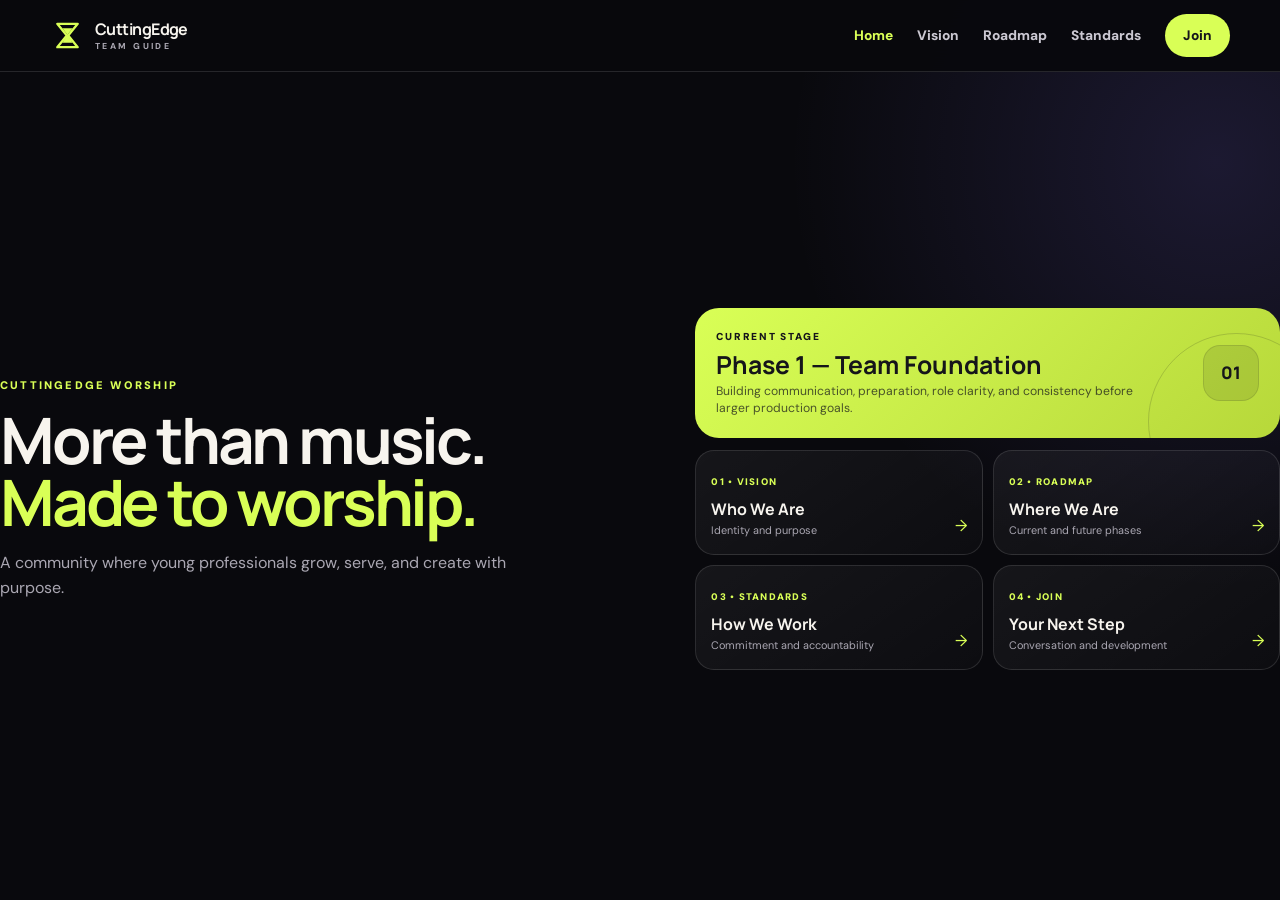
==== commit 1f102062: "Simplify Home hero message" ====
--- a/index.html
+++ b/index.html
@@ -12,9 +12,11 @@
   <link href="https://fonts.googleapis.com/css2?family=DM+Sans:wght@400;500;600;700&family=Manrope:wght@600;700;800&display=swap" rel="stylesheet" />
   <link rel="stylesheet" href="styles.css?v=team-guide-v5" />
   <style>
-    .home-clean-layout{display:grid;width:100%;grid-template-columns:minmax(0,1fr) minmax(350px,.9fr);align-items:center;gap:46px}.home-clean-copy{max-width:700px}.home-clean-title{margin:0 0 18px;font-size:clamp(3.2rem,6vw,5.7rem);line-height:.95;letter-spacing:-.065em}.home-clean-title span{color:var(--accent)}.home-clean-intro{max-width:620px;margin:0;color:var(--muted);font-size:1rem;line-height:1.58}.home-clean-dashboard{display:grid;gap:12px}.current-stage{position:relative;display:grid;min-height:128px;padding:21px;grid-template-columns:1fr auto;align-items:center;gap:16px;color:var(--ink);background:linear-gradient(135deg,var(--accent),#b7d83a);border-radius:24px;overflow:hidden}.current-stage:after{position:absolute;right:-45px;bottom:-72px;width:175px;height:175px;content:"";border:1px solid rgba(21,21,26,.17);border-radius:50%}.current-stage-copy,.current-stage-number{position:relative;z-index:1}.current-stage-label{display:block;margin-bottom:7px;font-size:.63rem;font-weight:900;letter-spacing:.17em}.current-stage h2{margin:0 0 5px;font-size:1.55rem;line-height:1.05}.current-stage p{max-width:430px;margin:0;color:rgba(21,21,26,.72);font-size:.76rem;line-height:1.42}.current-stage-number{display:grid;width:56px;height:56px;place-items:center;background:rgba(21,21,26,.1);border:1px solid rgba(21,21,26,.12);border-radius:17px;font-family:"Manrope",sans-serif;font-size:1.08rem;font-weight:900}.home-route-grid{display:grid;grid-template-columns:repeat(2,minmax(0,1fr));gap:10px}.home-route-card{display:grid;min-height:105px;padding:15px;grid-template-columns:1fr auto;align-items:end;gap:10px;background:linear-gradient(145deg,rgba(255,255,255,.055),rgba(255,255,255,.018));border:1px solid var(--line);border-radius:19px}.home-route-card:hover{border-color:rgba(217,255,86,.35)}.route-number{display:block;margin-bottom:10px;color:var(--accent);font-size:.6rem;font-weight:900;letter-spacing:.13em}.home-route-card strong{display:block;font-family:"Manrope",sans-serif;font-size:1rem;line-height:1.15}.home-route-card small{display:block;margin-top:4px;color:var(--muted);font-size:.68rem}.route-arrow{color:var(--accent);font-size:1rem}
-    @media(max-width:1024px){.home-clean-screen{padding:17px 0 14px}.home-clean-layout{display:flex;min-height:0;flex:1;flex-direction:column;align-items:stretch;gap:12px}.home-clean-copy{max-width:none;flex:0 0 auto}.home-clean-copy .eyebrow{margin-bottom:7px;font-size:.58rem}.home-clean-title{margin-bottom:9px;font-size:clamp(2.15rem,9.7vw,3rem);line-height:.93}.home-clean-intro{font-size:.78rem;line-height:1.43}.home-clean-dashboard{min-height:0;flex:1;grid-template-rows:auto 1fr;gap:9px}.current-stage{min-height:78px;padding:12px 14px;border-radius:18px}.current-stage-label{margin-bottom:2px;font-size:.52rem}.current-stage h2{margin-bottom:2px;font-size:1rem}.current-stage p{font-size:.61rem;line-height:1.3}.current-stage-number{width:40px;height:40px;border-radius:12px;font-size:.82rem}.home-route-grid{min-height:0;gap:8px}.home-route-card{min-height:0;padding:11px;border-radius:16px}.route-number{margin-bottom:6px;font-size:.52rem}.home-route-card strong{font-size:.82rem}.home-route-card small{font-size:.59rem;line-height:1.25}.route-arrow{font-size:.8rem}}
-    @media(max-height:730px) and (max-width:1024px){.home-clean-title{font-size:2.1rem}.home-clean-intro{display:none}.current-stage{min-height:70px}.current-stage p{display:none}.home-route-card small{display:none}}
+    .home-clean-layout{display:grid;width:100%;grid-template-columns:minmax(0,1fr) minmax(350px,.9fr);align-items:center;gap:46px}.home-clean-copy{max-width:760px}.home-clean-title{margin:0 0 18px;font-size:clamp(3.2rem,5vw,4.8rem);line-height:.96;letter-spacing:-.05em}.home-clean-title .home-title-line{display:block;color:inherit}.home-clean-title .home-title-accent{color:var(--accent)}.home-clean-intro{max-width:560px;margin:0;color:var(--muted);font-size:1rem;line-height:1.58}.home-clean-dashboard{display:grid;gap:12px}.current-stage{position:relative;display:grid;min-height:128px;padding:21px;grid-template-columns:1fr auto;align-items:center;gap:16px;color:var(--ink);background:linear-gradient(135deg,var(--accent),#b7d83a);border-radius:24px;overflow:hidden}.current-stage:after{position:absolute;right:-45px;bottom:-72px;width:175px;height:175px;content:"";border:1px solid rgba(21,21,26,.17);border-radius:50%}.current-stage-copy,.current-stage-number{position:relative;z-index:1}.current-stage-label{display:block;margin-bottom:7px;font-size:.63rem;font-weight:900;letter-spacing:.17em}.current-stage h2{margin:0 0 5px;font-size:1.55rem;line-height:1.05}.current-stage p{max-width:430px;margin:0;color:rgba(21,21,26,.72);font-size:.76rem;line-height:1.42}.current-stage-number{display:grid;width:56px;height:56px;place-items:center;background:rgba(21,21,26,.1);border:1px solid rgba(21,21,26,.12);border-radius:17px;font-family:"Manrope",sans-serif;font-size:1.08rem;font-weight:900}.home-route-grid{display:grid;grid-template-columns:repeat(2,minmax(0,1fr));gap:10px}.home-route-card{display:grid;min-height:105px;padding:15px;grid-template-columns:1fr auto;align-items:end;gap:10px;background:linear-gradient(145deg,rgba(255,255,255,.055),rgba(255,255,255,.018));border:1px solid var(--line);border-radius:19px}.home-route-card:hover{border-color:rgba(217,255,86,.35)}.home-route-card>div{min-width:0}.route-number{display:block;margin-bottom:10px;color:var(--accent);font-size:.6rem;font-weight:900;letter-spacing:.13em}.home-route-card strong{display:block;font-family:"Manrope",sans-serif;font-size:1rem;line-height:1.15}.home-route-card small{display:block;margin-top:4px;color:var(--muted);font-size:.68rem}.route-arrow{color:var(--accent);font-size:1rem}
+    @media(max-width:1024px){.top-nav.shell,.home-clean-layout{width:calc(100% - 40px)}.home-clean-screen{padding:16px 0 14px;align-items:center;overflow-y:auto;overscroll-behavior:contain;scrollbar-width:none}.home-clean-screen::-webkit-scrollbar{display:none}.home-clean-layout{display:flex;min-height:0;flex:0 0 auto;flex-direction:column;align-items:stretch;gap:16px}.home-clean-copy{max-width:none;flex:0 0 auto}.home-clean-copy .eyebrow{margin:0 0 8px;font-size:.58rem}.home-clean-title{margin:0 0 10px;font-size:clamp(2rem,8.2vw,2.6rem);line-height:.96;letter-spacing:-.04em}.home-clean-title .home-title-line{white-space:nowrap}.home-clean-intro{max-width:34rem;font-size:.8rem;line-height:1.45}.home-clean-dashboard{display:grid;min-height:0;flex:0 0 auto;grid-template-rows:none;gap:16px}.current-stage{min-height:0;padding:16px;gap:12px;border-radius:18px}.current-stage:after{display:none}.current-stage-label{margin-bottom:4px;font-size:.54rem}.current-stage h2{margin-bottom:5px;font-size:1rem}.current-stage p{font-size:.69rem;line-height:1.36}.current-stage-number{width:42px;height:42px;border-radius:13px;font-size:.84rem}.home-route-grid{min-height:0;gap:12px}.home-route-card{min-height:96px;padding:14px 15px;align-items:center;gap:8px;border-radius:16px}.route-number{margin-bottom:6px;font-size:.52rem}.home-route-card strong{font-size:.86rem;line-height:1.15}.home-route-card small{margin-top:4px;font-size:.61rem;line-height:1.25}.route-arrow{align-self:center;font-size:.86rem}.mobile-bottom-nav{box-shadow:0 -8px 20px rgba(0,0,0,.34)}.mobile-bottom-nav a{color:#8e8b97}}
+    @media(max-width:430px){.top-nav.shell,.home-clean-layout{width:calc(100% - 32px)}}
+    @media(max-height:730px) and (max-width:1024px){.home-clean-screen{padding-top:12px;padding-bottom:10px}.home-clean-layout{gap:12px}.home-clean-title{margin-bottom:8px;font-size:1.8rem}.home-clean-intro{font-size:.74rem;line-height:1.35}.home-clean-dashboard{gap:12px}.current-stage{padding:13px 14px}.current-stage p{font-size:.64rem}.home-route-grid{gap:10px}.home-route-card{min-height:82px;padding:11px 13px}.home-route-card small{display:none}}
+    @media(max-height:640px) and (max-width:1024px){.home-clean-screen{align-items:flex-start}}
   </style>
 </head>
 <body>
@@ -40,9 +42,9 @@
     <section class="app-screen home-clean-screen">
       <div class="shell home-clean-layout">
         <div class="home-clean-copy">
-          <p class="eyebrow">CUTTINGEDGE WORSHIP • TEAM GUIDE</p>
-          <h1 class="home-clean-title">Know the vision.<br>Understand the standard.<br><span>Find your place.</span></h1>
-          <p class="home-clean-intro">A clear starting point for current and prospective members of the Young Professional Service worship and creative music department.</p>
+          <p class="eyebrow">CUTTINGEDGE WORSHIP</p>
+          <h1 class="home-clean-title"><span class="home-title-line">More than music.</span><span class="home-title-line home-title-accent">Made to worship.</span></h1>
+          <p class="home-clean-intro">A community where young professionals grow, serve, and create with purpose.</p>
         </div>
 
         <div class="home-clean-dashboard">
@@ -56,10 +58,10 @@
           </a>
 
           <div class="home-route-grid" aria-label="Team guide sections">
-            <a class="home-route-card" href="community.html?v=team-guide-v5"><span><span class="route-number">01 • VISION</span><strong>Who We Are</strong><small>Identity and purpose</small></span><span class="route-arrow">→</span></a>
-            <a class="home-route-card" href="updates.html?v=team-guide-v5"><span><span class="route-number">02 • ROADMAP</span><strong>Where We Are</strong><small>Current and future phases</small></span><span class="route-arrow">→</span></a>
-            <a class="home-route-card" href="explore.html?v=team-guide-v5"><span><span class="route-number">03 • STANDARDS</span><strong>How We Work</strong><small>Commitment and accountability</small></span><span class="route-arrow">→</span></a>
-            <a class="home-route-card" href="join.html?v=team-guide-v5"><span><span class="route-number">04 • JOIN</span><strong>Your Next Step</strong><small>Conversation and development</small></span><span class="route-arrow">→</span></a>
+            <a class="home-route-card" href="community.html?v=team-guide-v5"><div><span class="route-number">01 • VISION</span><strong>Who We Are</strong><small>Identity and purpose</small></div><span class="route-arrow">→</span></a>
+            <a class="home-route-card" href="updates.html?v=team-guide-v5"><div><span class="route-number">02 • ROADMAP</span><strong>Where We Are</strong><small>Current and future phases</small></div><span class="route-arrow">→</span></a>
+            <a class="home-route-card" href="explore.html?v=team-guide-v5"><div><span class="route-number">03 • STANDARDS</span><strong>How We Work</strong><small>Commitment and accountability</small></div><span class="route-arrow">→</span></a>
+            <a class="home-route-card" href="join.html?v=team-guide-v5"><div><span class="route-number">04 • JOIN</span><strong>Your Next Step</strong><small>Conversation and development</small></div><span class="route-arrow">→</span></a>
           </div>
         </div>
       </div>
